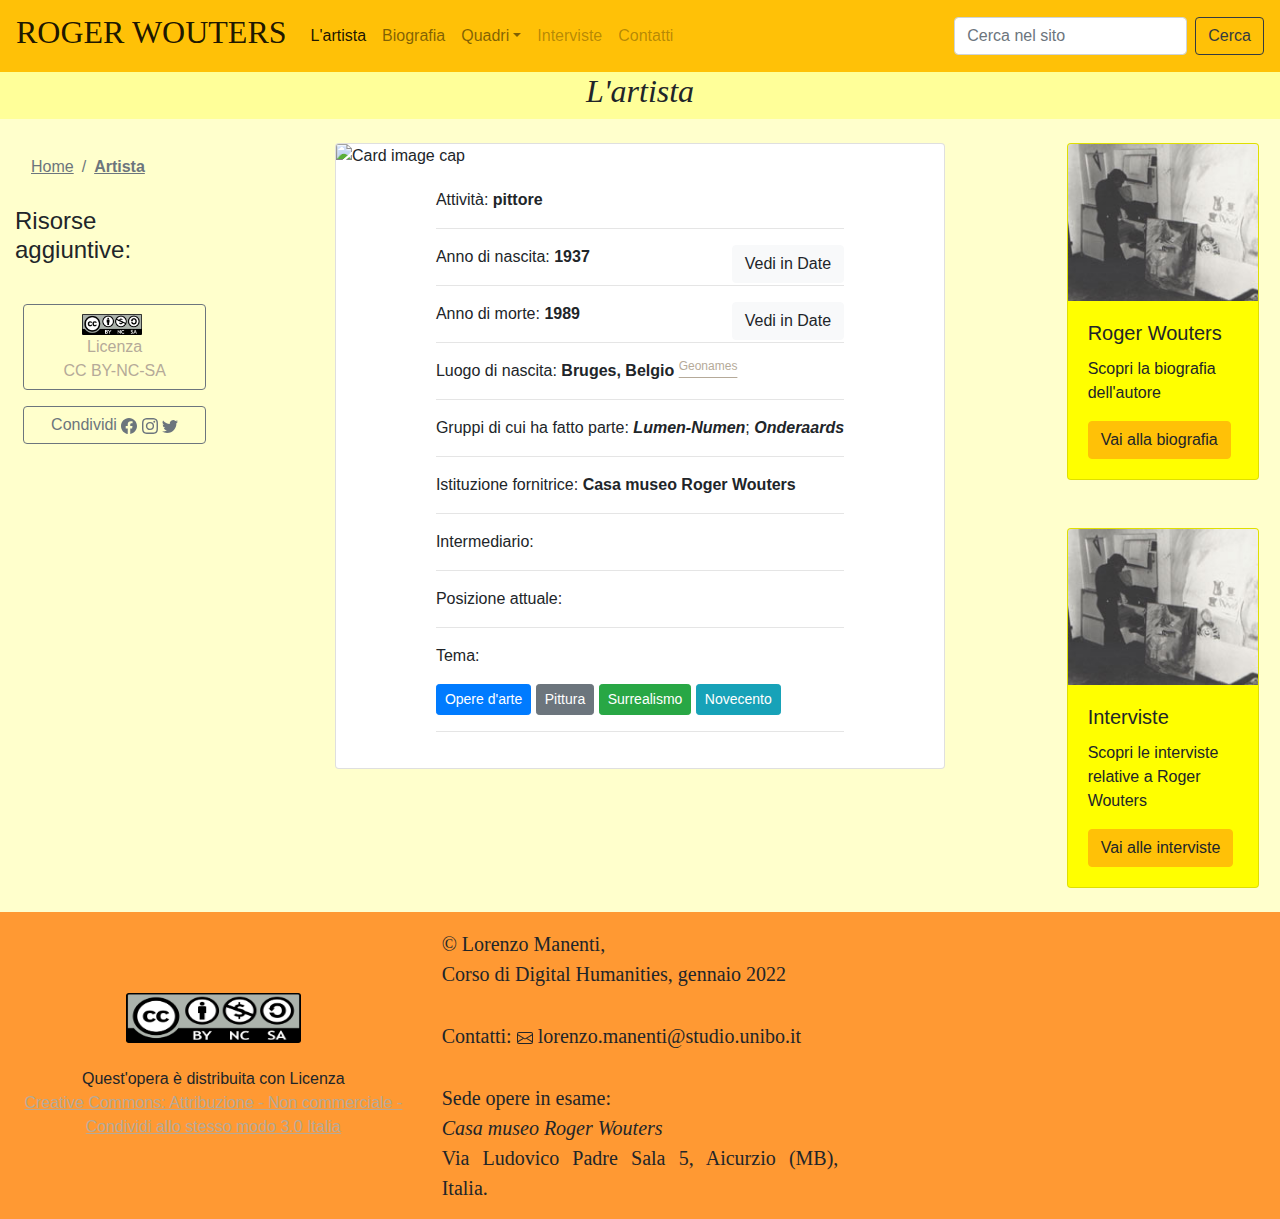
==== artista.html @ 57251feb "Add files via upload" ====
<!DOCTYPE html>
<html lang="it">

<head>
	<title>Roger Wouters</title>

	<!-- I meta servono per metadatare cioé descrivere il mio documento -->
	<meta charset="UTF-8" />
	<meta name="keywords" content="Roger Wouters, Lorenzo Manenti, arte" />
	<meta name="description" content="Opere e biografia di Roger Wouters" />
	<meta name="author" content="Lorenzo Manenti" />
	<meta name="viewport" content="width=device-width, intial-scale=1-0" />
	<!--Dovrebbe essere per rendere responsive-->

	<link rel="stylesheet" type="text/css" href="bootstrap/css/bootstrap.min.css">
	<link rel="stylesheet" href="style/style.css" />
	<!--voglio utilizzare i nomi delle icone di google così come sono nel CSS google-->
	<link rel="stylesheet" href="https://fonts.googleapis.com/icon?family=Material+Icons">
</head>

<body>
	<header>
		<nav class="navbar navbar-expand-lg navbar-light bg-warning">
			<a class="navbar-brand menu-item" href="index.html">
				<h2>ROGER WOUTERS</h2>
			</a>
			<button class="navbar-toggler" type="button" data-toggle="collapse" data-target="#navbarScroll" aria-controls="navbarScroll" aria-expanded="false" aria-label="Toggle navigation">
				<span class="navbar-toggler-icon"></span>
			</button>
			<div class="collapse navbar-collapse" id="navbarScroll">
				<ul class="navbar-nav mr-auto my-2 my-lg-0 navbar-nav-scroll" style="max-height: 100px;">
					<li class="nav-item">
						<a class="nav-link menu-item active" href="artista.html">L'artista<span class="sr-only">(current)</span></a>
					</li>
					<li class="nav-item">
						<a class="nav-link menu-item" href="biografia.html">Biografia</a>
					</li>
					<li class="nav-item dropdown">
						<a class="nav-link dropdown-toggle menu-item" href="browser.html" id="navbarScrollingDropdown" role="button" data-toggle="dropdown" aria-expanded="false">Quadri</a>
						<ul class="dropdown-menu" aria-labelledby="navbarScrollingDropdown">
							<li><a class="dropdown-item menu-item" href="browser.html">Tutti i quadri</a></li>
							<li>
								<hr class="dropdown-divider">
							</li>
							<li><a class="dropdown-item menu-item" href="disabled">Primi anni</a></li>
							<li><a class="dropdown-item menu-item" href="anniitaliani.html">Anni italiani</a></li>
							<li><a class="dropdown-item menu-item" href="disabled">Ultimi anni</a></li>
						</ul>
					</li>
					<li class="nav-item">
						<a class="nav-link disabled menu-item">Interviste</a>
					</li>
					<li class="nav-item">
						<a class="nav-link disabled menu-item">Contatti</a>
					</li>
				</ul>
				<form class="d-flex">
					<input class="form-control mr-2" type="search" placeholder="Cerca nel sito" aria-label="Cerca nel sito">
					<button class="btn btn-outline-dark" type="submit">Cerca</button>
				</form>
			</div>
		</nav>
	</header>

	<section id="sfondo">
		<div class="container-fluid">
			<div class="row">
				<div class="container-fluid" id="fasciaintestazione">
					<h2><i>L'artista</i></h2>
				</div>
			</div>
			<br>
			<div class="row">
				<div class="col-md-2">
					<aside>
	                    <nav aria-label="breadcrumb">
							<ol class="breadcrumb">
								<li class="breadcrumb-item"><a class="breadcrumb-link" href="index.html">Home</a></li>
								<li class="breadcrumb-item"><a class="breadcrumb-link" href="artista.html"><b>Artista</b></a></li>
							</ol>
						</nav>
						<h4 class="mb-2">Risorse aggiuntive:</h4>
						<br>
						<div class="btn-group-toggle">
							<label class="btn btn-outline-secondary m-2 w-100">
								<input type="radio">
									<!-- licenza -->
								<a class="menu-item" href="https://creativecommons.org/licenses/by-nc-sa/3.0/it/" target="_blank" title="Licenza Creative Commons CC-BY-NC-SA">
									<img id="licenza" alt="Creative Commons License" src="creativecommons.png" /><br>Licenza<br> CC BY-NC-SA</a>
							</label>
						</div>
	                       
						<div class="btn-group-toggle">
							<label class="btn btn-outline-secondary m-2 w-100">
								<input type="radio"> Condividi
								<svg xmlns="http://www.w3.org/2000/svg" width="16" height="16" fill="currentColor" class="bi bi-facebook" viewBox="0 0 16 16">
		  							<path d="M16 8.049c0-4.446-3.582-8.05-8-8.05C3.58 0-.002 3.603-.002 8.05c0 4.017 2.926 7.347 6.75 7.951v-5.625h-2.03V8.05H6.75V6.275c0-2.017 1.195-3.131 3.022-3.131.876 0 1.791.157 1.791.157v1.98h-1.009c-.993 0-1.303.621-1.303 1.258v1.51h2.218l-.354 2.326H9.25V16c3.824-.604 6.75-3.934 6.75-7.951z"/>
								</svg>
								<svg xmlns="http://www.w3.org/2000/svg" width="16" height="16" fill="currentColor" class="bi bi-instagram" viewBox="0 0 16 16">
									<path d="M8 0C5.829 0 5.556.01 4.703.048 3.85.088 3.269.222 2.76.42a3.917 3.917 0 0 0-1.417.923A3.927 3.927 0 0 0 .42 2.76C.222 3.268.087 3.85.048 4.7.01 5.555 0 5.827 0 8.001c0 2.172.01 2.444.048 3.297.04.852.174 1.433.372 1.942.205.526.478.972.923 1.417.444.445.89.719 1.416.923.51.198 1.09.333 1.942.372C5.555 15.99 5.827 16 8 16s2.444-.01 3.298-.048c.851-.04 1.434-.174 1.943-.372a3.916 3.916 0 0 0 1.416-.923c.445-.445.718-.891.923-1.417.197-.509.332-1.09.372-1.942C15.99 10.445 16 10.173 16 8s-.01-2.445-.048-3.299c-.04-.851-.175-1.433-.372-1.941a3.926 3.926 0 0 0-.923-1.417A3.911 3.911 0 0 0 13.24.42c-.51-.198-1.092-.333-1.943-.372C10.443.01 10.172 0 7.998 0h.003zm-.717 1.442h.718c2.136 0 2.389.007 3.232.046.78.035 1.204.166 1.486.275.373.145.64.319.92.599.28.28.453.546.598.92.11.281.24.705.275 1.485.039.843.047 1.096.047 3.231s-.008 2.389-.047 3.232c-.035.78-.166 1.203-.275 1.485a2.47 2.47 0 0 1-.599.919c-.28.28-.546.453-.92.598-.28.11-.704.24-1.485.276-.843.038-1.096.047-3.232.047s-2.39-.009-3.233-.047c-.78-.036-1.203-.166-1.485-.276a2.478 2.478 0 0 1-.92-.598 2.48 2.48 0 0 1-.6-.92c-.109-.281-.24-.705-.275-1.485-.038-.843-.046-1.096-.046-3.233 0-2.136.008-2.388.046-3.231.036-.78.166-1.204.276-1.486.145-.373.319-.64.599-.92.28-.28.546-.453.92-.598.282-.11.705-.24 1.485-.276.738-.034 1.024-.044 2.515-.045v.002zm4.988 1.328a.96.96 0 1 0 0 1.92.96.96 0 0 0 0-1.92zm-4.27 1.122a4.109 4.109 0 1 0 0 8.217 4.109 4.109 0 0 0 0-8.217zm0 1.441a2.667 2.667 0 1 1 0 5.334 2.667 2.667 0 0 1 0-5.334z"/>
								</svg>
								<svg xmlns="http://www.w3.org/2000/svg" width="16" height="16" fill="currentColor" class="bi bi-twitter" viewBox="0 0 16 16">
									<path d="M5.026 15c6.038 0 9.341-5.003 9.341-9.334 0-.14 0-.282-.006-.422A6.685 6.685 0 0 0 16 3.542a6.658 6.658 0 0 1-1.889.518 3.301 3.301 0 0 0 1.447-1.817 6.533 6.533 0 0 1-2.087.793A3.286 3.286 0 0 0 7.875 6.03a9.325 9.325 0 0 1-6.767-3.429 3.289 3.289 0 0 0 1.018 4.382A3.323 3.323 0 0 1 .64 6.575v.045a3.288 3.288 0 0 0 2.632 3.218 3.203 3.203 0 0 1-.865.115 3.23 3.23 0 0 1-.614-.057 3.283 3.283 0 0 0 3.067 2.277A6.588 6.588 0 0 1 .78 13.58a6.32 6.32 0 0 1-.78-.045A9.344 9.344 0 0 0 5.026 15z"/>
								</svg>
							</label>
						</div>
	                </aside>
	            </div>
				<div class="col-md-1">
				</div>
				<div class="col-md-6">
					<div class="card w-100 align-items-md-center">
						<img class="card-img-top" src="immagini/roger/roger.jpeg" alt="Card image cap">
						<!-- metadati -->
						<div class="card-body">
							<p class="card-text">Attività: <b>pittore</b>
							</p>
							<hr>
							<p class="card-text">Anno di nascita: <b>1937</b><button type="button" class="btn btn-light float-right">Vedi in Date</button>
							</p>
							<hr>
							<p class="card-text">Anno di morte: <b>1989</b><button type="button" class="btn btn-light float-right">Vedi in Date</button></p>
							<hr>
							<p class="card-text">Luogo di nascita: <b>Bruges, Belgio</b> <a href="https://www.geonames.org/2800931/brugge.html" target="_blank" title="Bruges, Belgio"><sup>Geonames</sup></a></p>
							<hr>
							<p class="card-text">Gruppi di cui ha fatto parte: <b><i>Lumen-Numen</i></b>; <b><i>Onderaards</i></b></p>
							<hr>
							<p class="card-text">Istituzione fornitrice: <b>Casa museo Roger Wouters</a></b>
							</p>
							<hr>
							<p class="card-text">Intermediario: <b></b></p>
							<hr>
							<p class="card-text">Posizione attuale: <b></b>
							</p>
							<hr>
							<p class="card-text">Tema:</p>
							<!-- tag -->
							<div>
								<button type="button" class="btn btn-primary btn-sm"><i class="bi bi-tag-fill"></i>Opere d'arte</button>
								<button type="button" class="btn btn-secondary btn-sm"><i class="bi bi-tag-fill"></i>Pittura</button>
								<button type="button" class="btn btn-success btn-sm"><i class="bi bi-tag-fill"></i>Surrealismo</button>
								<button type="button" class="btn btn-info btn-sm"><i class="bi bi-tag-fill"></i>Novecento</button>
							</div>
							<hr>
						</div>
					</div>
				</div>
				<div class="col-md-1">
				</div>
				<div class="col-md-2">
					<div class="row">
						<div class="card aside-card">
							<img src="immagini/roger/foto07.jpeg" class="card-img-top" alt="...">
							<div class="card-body">
								<h5 class="card-title">Roger Wouters</h5>
								<p class="card-text">Scopri la biografia dell'autore</p>
								<a href="biografia.html" class="btn btn-warning">Vai alla biografia</a>
							</div>
						</div>
					</div>
					<br>
					<br>
					<div class="row">
						<div class="card aside-card">
							<img src="immagini/roger/foto07.jpeg" class="card-img-top" alt="...">
							<div class="card-body">
								<h5 class="card-title">Interviste</h5>
								<p class="card-text">Scopri le interviste relative a Roger Wouters</p>
								<a href="disabled" class="btn btn-warning">Vai alle interviste</a>
							</div>
						</div>
					</div>
				</div>
			</div>
		</div>
		<br>
	</section>
	<footer>
		<div class="container-fluid">
		    <div class="row justify-content-between align-items-center">
			    <div class="col-md-4">
			        <a rel="license" href="https://creativecommons.org/licenses/by-nc-sa/3.0/it/" target="_blank"><img alt="Licenza Creative Commons" src="creativecommons.png" id="creative">
			        <br>
			        <br>
			        </a>
			        Quest'opera è distribuita con Licenza
			        <br>
			        <a rel="license" href="http://creativecommons.org/licenses/by-nc-nd/3.0/" class="link" target="_blank">Creative Commons: Attribuzione - Non commerciale - Condividi allo stesso modo 3.0 Italia</a>
			    </div>
			    <div class="col-md-4">
			       	<p class="lead mb-0 pb-1 pt-1">&copy; Lorenzo Manenti, 
			       	<br>
			        Corso di Digital Humanities, gennaio 2022
			    	</p>
			        <br>
				    <p class="lead mb-0 pb-1 pt-1">
				    <b>Contatti:</b>
				    <svg xmlns="http://www.w3.org/2000/svg" width="16" height="16" fill="currentColor" class="bi bi-envelope" viewBox="0 0 16 16">
				    <path d="M0 4a2 2 0 0 1 2-2h12a2 2 0 0 1 2 2v8a2 2 0 0 1-2 2H2a2 2 0 0 1-2-2V4zm2-1a1 1 0 0 0-1 1v.217l7 4.2 7-4.2V4a1 1 0 0 0-1-1H2zm13 2.383-4.758 2.855L15 11.114v-5.73zm-.034 6.878L9.271 8.82 8 9.583 6.728 8.82l-5.694 3.44A1 1 0 0 0 2 13h12a1 1 0 0 0 .966-.739zM1 11.114l4.758-2.876L1 5.383v5.73z"/>
				    </svg>
				    lorenzo.manenti@studio.unibo.it
				    </p>
				    <br>
				    <p class="lead mb-0 pb-1 pt-1"><b>Sede opere in esame:</b> 
			        <br><i>Casa museo Roger Wouters</i> 
			        <br>Via Ludovico Padre Sala 5, Aicurzio (MB), Italia. 
			        </p>
			    </div>
			    <div class="col-md-4">
			        <iframe src="https://www.google.com/maps/embed?pb=!1m18!1m12!1m3!1d697.3986298194437!2d9.41319182925009!3d45.63888139869395!2m3!1f0!2f0!3f0!3m2!1i1024!2i768!4f13.1!3m3!1m2!1s0x4786b19a88869ffb%3A0xf96f136ffa3da013!2sVia%20Padre%20Antonio%20Ludovico%20Sala%2C%205%2C%2020886%20Aicurzio%20MB!5e0!3m2!1sit!2sit!4v1643198783852!5m2!1sit!2sit" width="600" height="450" style="border:0;" allowfullscreen="" loading="lazy"></iframe>
			    </div>
		   	</div>
		</div>
	</footer>
	<script src="https://code.jquery.com/jquery-3.5.1.slim.min.js" integrity="sha384-DfXdz2htPH0lsSSs5nCTpuj/zy4C+OGpamoFVy38MVBnE+IbbVYUew+OrCXaRkfj" crossorigin="anonymous"></script>
	<!--Bootstrap JS -->
	<script src="bootstrap/js/bootstrap.bundle.min.js"> </script>
	<!--importazione jquery necessaria per Bootstrap -->
</body>

</html>
---- style/style.css ----
/* ELEMENTI */
h1 {
  font-family: copperplate;
}

h2 {
  font-family: copperplate;
  text-align: center;
}

h3 {
  font-family: copperplate;
  text-align: justify;
}

h6 {
  font-family: garamond;
  text-align: center;
}

table {
  border: 5px;
}

footer {
  background-color: #ff9933;
  text-align: center;
}

iframe {
  height:300px;
  width:400px;
  align-items: center;
}

a {
  color: #B5AA99;
  text-decoration: underline;
}

a:hover {
  color: #006B60;
  font-weight: 900;
}

a.btn {
  text-decoration: none;
}

/* CLASSI */
.menu-item {
  text-decoration: none;
}

.lead {
  font-family: garamond;
  text-align: justify;
}

#paratesto {
  font-family: copperplate;
  text-align: right;
}

.aside-card {
  width: 12rem;
  background-color: yellow
}

.breadcrumb {
  background: transparent;
}

.breadcrumb-link {
  color: #6c757d;
}

/* ID */
#fasciaintestazione {
  background-color: #ffff99;
  text-align: center;
  border-bottom: ;
}

#tulipani {
  opacity: 0.8;
}

#madreefiglia {
  opacity: 0.5;
}

#navbar {
  background-color: #ffb84d;
}

#sfondo {
  background-color: #ffffcc;
}

#bottonenavbar {
  align-content: grid-row-end;
}

#nero {
  color: black;
}

#cercailquadro {
  margin-right: 10px;
}

#firma {
  font-family: copperplate;
  text-align: right;
}

#licenza {
  border-width: 0;
  width: 60px;
  margin-right: 5px;
}

#creative {
  height:50px;
  width:175px;
}
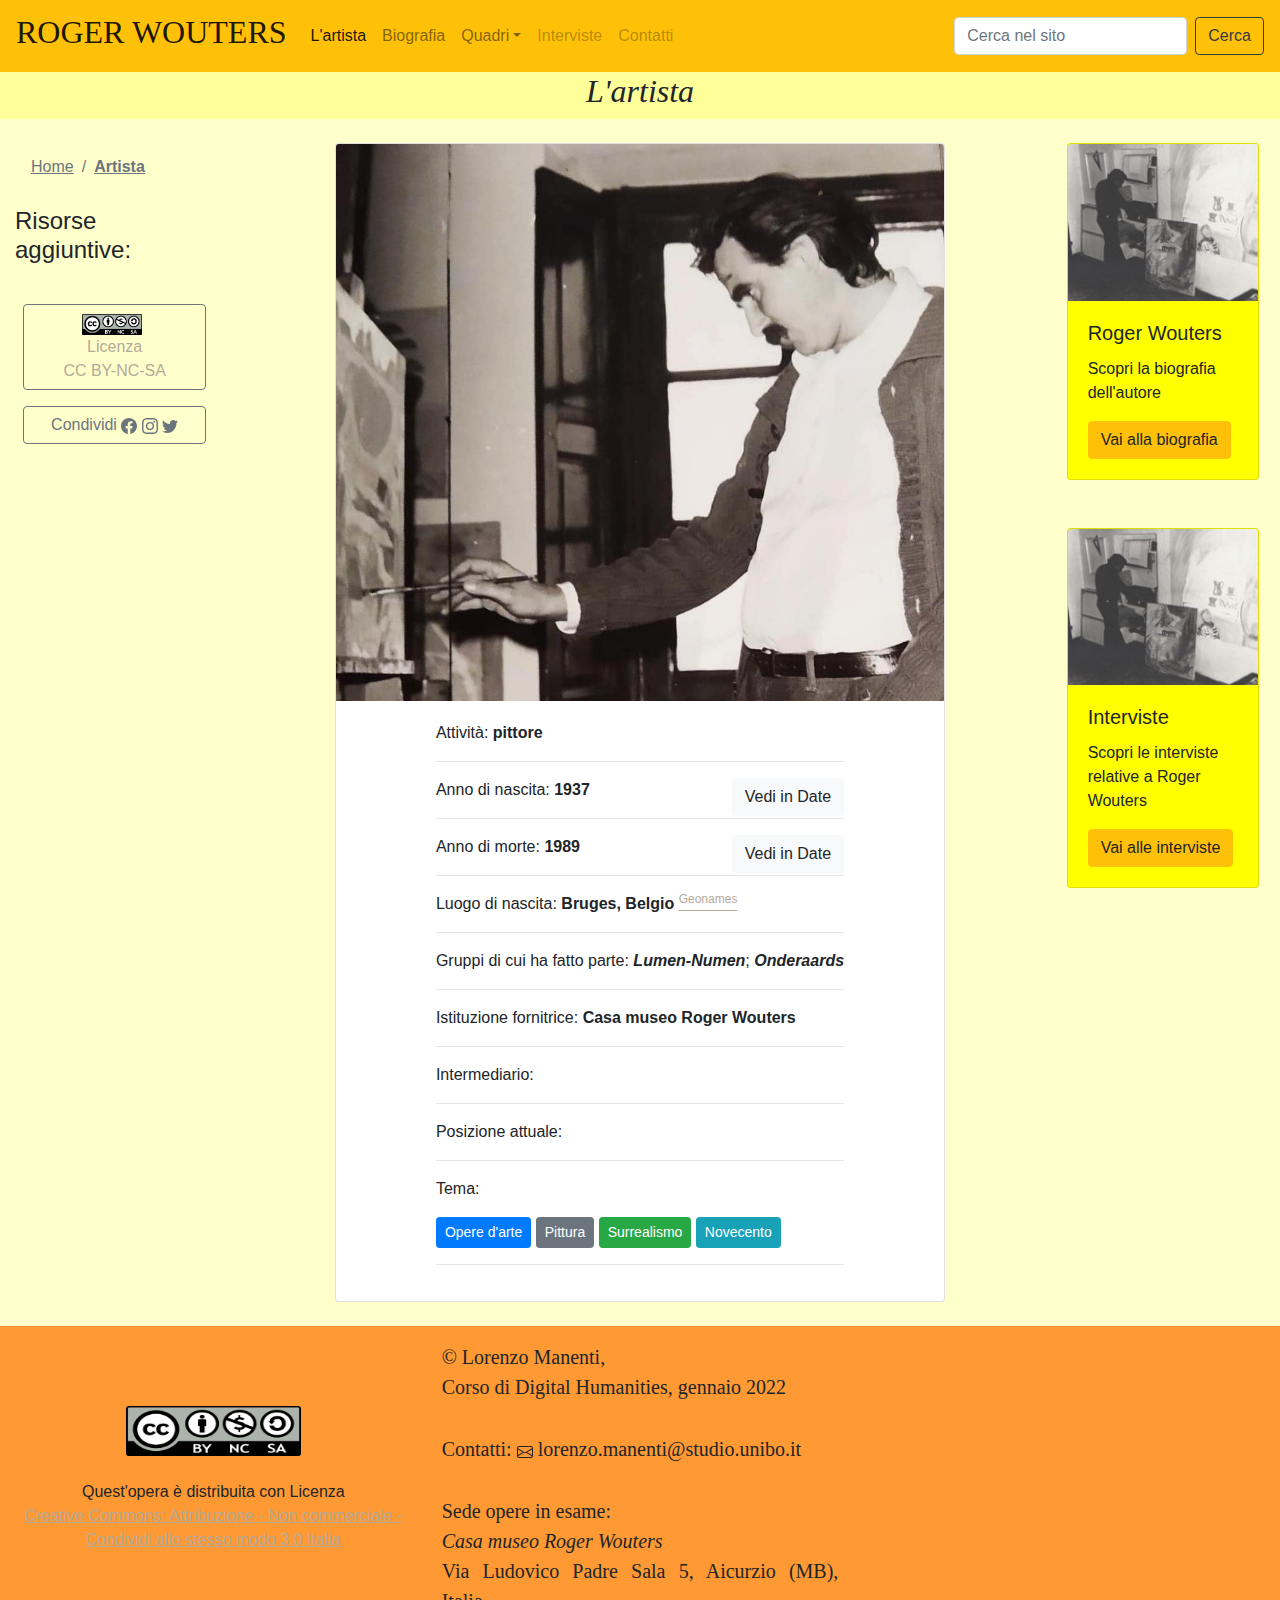
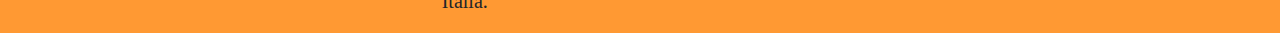
==== commit b2b914a5: "Update artista.html" ====
--- a/artista.html
+++ b/artista.html
@@ -110,7 +110,7 @@
 				</div>
 				<div class="col-md-6">
 					<div class="card w-100 align-items-md-center">
-						<img class="card-img-top" src="immagini/roger/roger.jpeg" alt="Card image cap">
+						<img class="card-img-top" src="immagini/roger/Roger.jpeg" alt="Card image cap">
 						<!-- metadati -->
 						<div class="card-body">
 							<p class="card-text">Attività: <b>pittore</b>
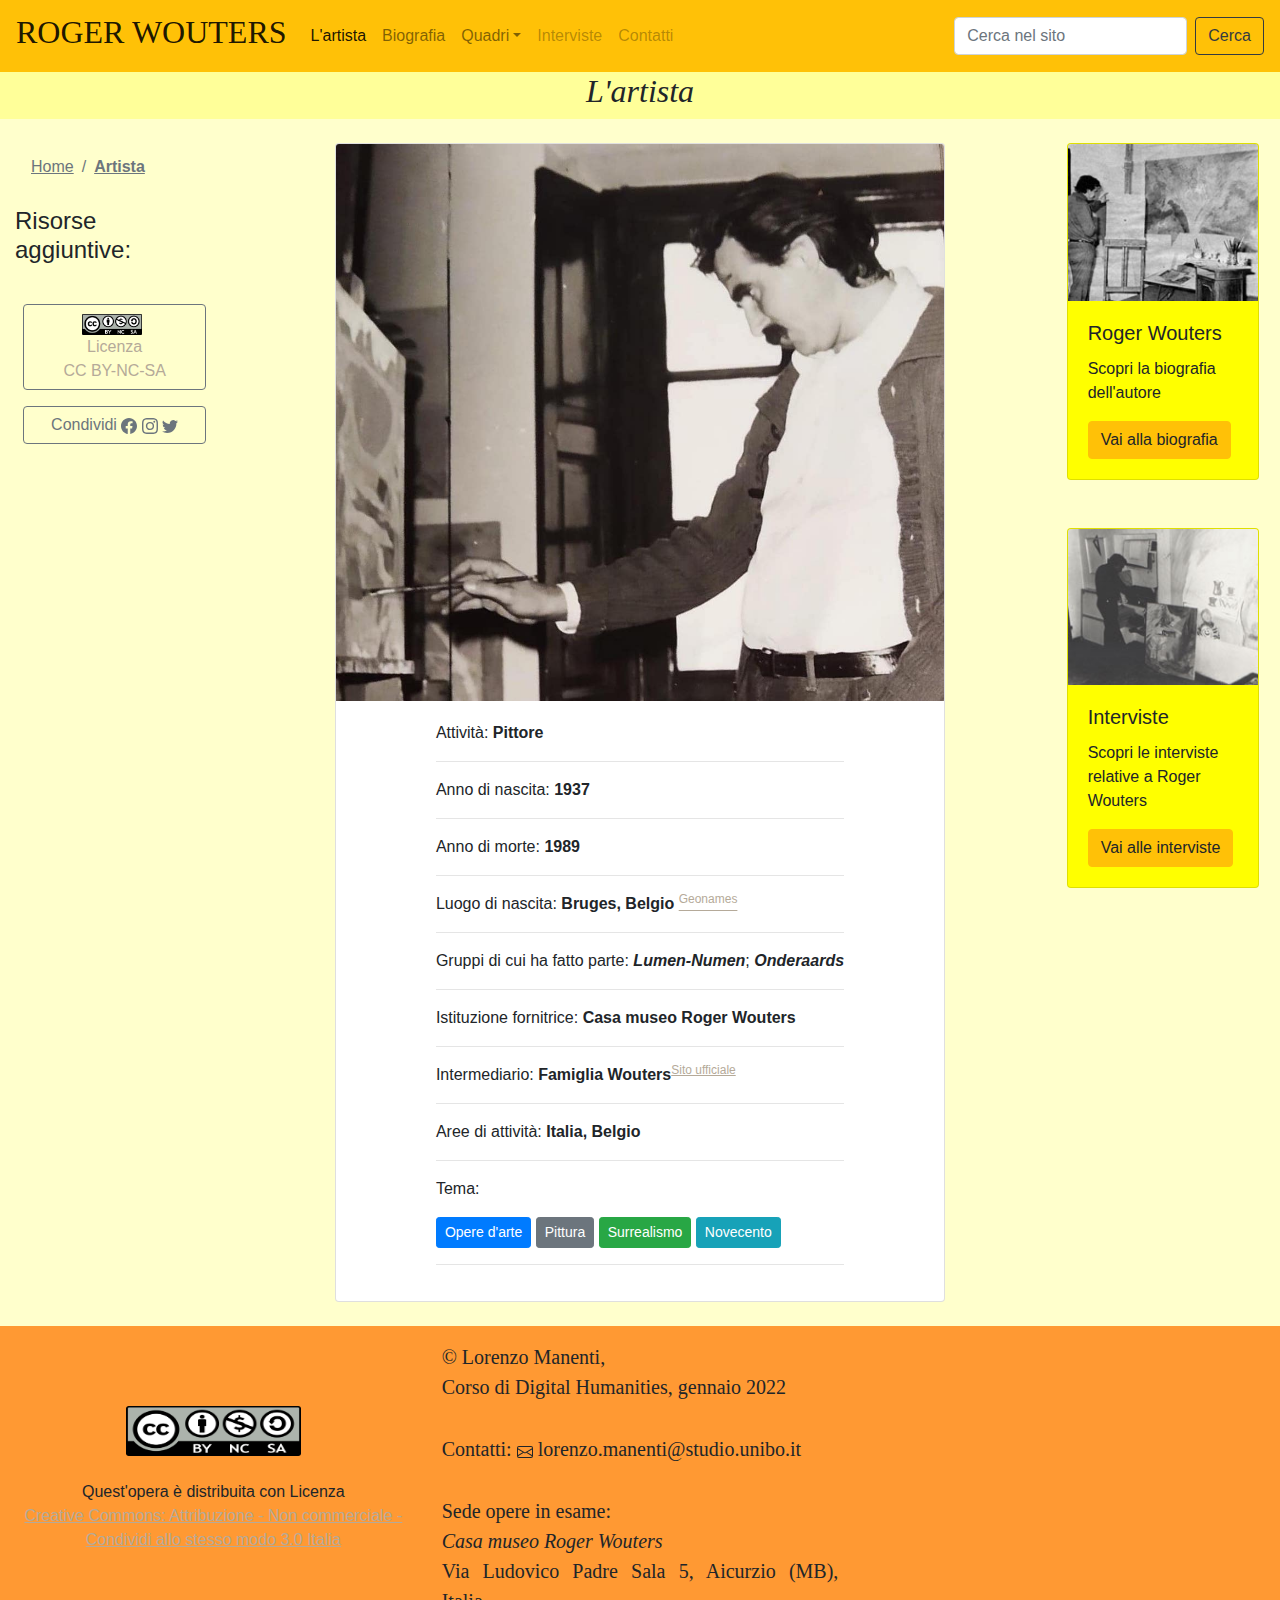
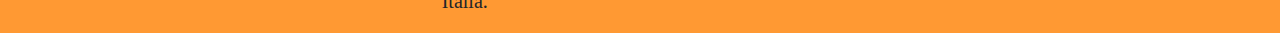
==== commit 8947b606: "Add files via upload" ====
--- a/artista.html
+++ b/artista.html
@@ -110,16 +110,16 @@
 				</div>
 				<div class="col-md-6">
 					<div class="card w-100 align-items-md-center">
-						<img class="card-img-top" src="immagini/roger/Roger.jpeg" alt="Card image cap">
+						<img class="card-img-top" src="immagini/roger/roger.jpeg" alt="Card image cap">
 						<!-- metadati -->
 						<div class="card-body">
-							<p class="card-text">Attività: <b>pittore</b>
-							</p>
-							<hr>
-							<p class="card-text">Anno di nascita: <b>1937</b><button type="button" class="btn btn-light float-right">Vedi in Date</button>
-							</p>
-							<hr>
-							<p class="card-text">Anno di morte: <b>1989</b><button type="button" class="btn btn-light float-right">Vedi in Date</button></p>
+							<p class="card-text">Attività: <b>Pittore</b>
+							</p>
+							<hr>
+							<p class="card-text">Anno di nascita: <b>1937</b>
+							</p>
+							<hr>
+							<p class="card-text">Anno di morte: <b>1989</b></p>
 							<hr>
 							<p class="card-text">Luogo di nascita: <b>Bruges, Belgio</b> <a href="https://www.geonames.org/2800931/brugge.html" target="_blank" title="Bruges, Belgio"><sup>Geonames</sup></a></p>
 							<hr>
@@ -128,9 +128,9 @@
 							<p class="card-text">Istituzione fornitrice: <b>Casa museo Roger Wouters</a></b>
 							</p>
 							<hr>
-							<p class="card-text">Intermediario: <b></b></p>
-							<hr>
-							<p class="card-text">Posizione attuale: <b></b>
+							<p class="card-text">Intermediario: <b>Famiglia Wouters</b><sup><a href="http://www.rogerwouters.com" title="famiglia Wouters">Sito ufficiale</a></sup></p>
+							<hr>
+							<p class="card-text">Aree di attività: <b>Italia, Belgio</b>
 							</p>
 							<hr>
 							<p class="card-text">Tema:</p>
@@ -150,7 +150,7 @@
 				<div class="col-md-2">
 					<div class="row">
 						<div class="card aside-card">
-							<img src="immagini/roger/foto07.jpeg" class="card-img-top" alt="...">
+							<img src="immagini/roger/foto03.jpeg" class="card-img-top" alt="...">
 							<div class="card-body">
 								<h5 class="card-title">Roger Wouters</h5>
 								<p class="card-text">Scopri la biografia dell'autore</p>
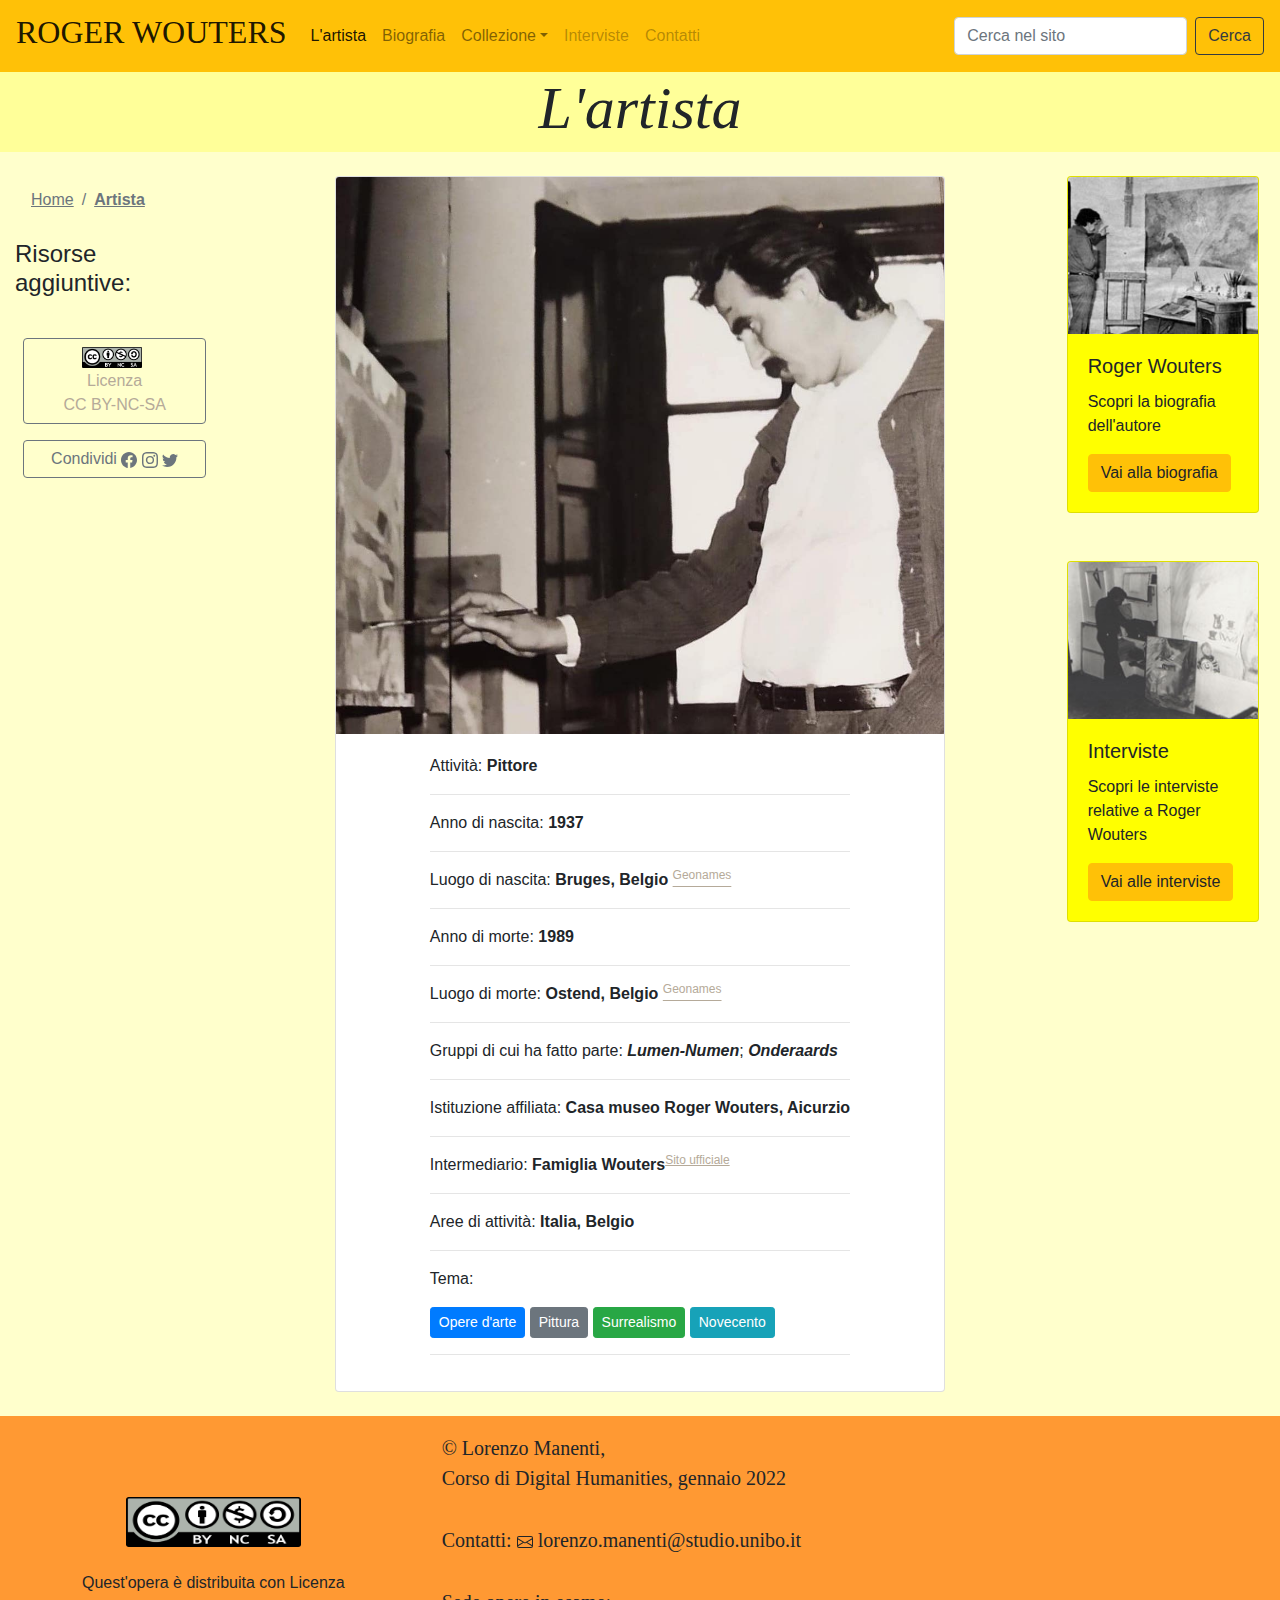
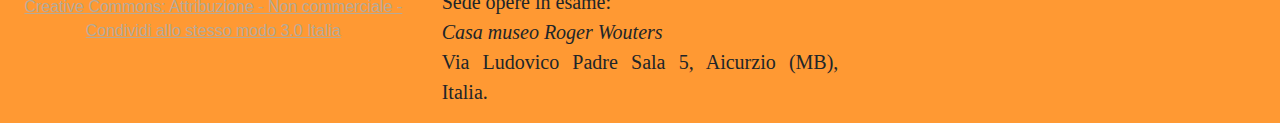
==== commit cdb65028: "Add files via upload" ====
--- a/artista.html
+++ b/artista.html
@@ -36,7 +36,7 @@
 						<a class="nav-link menu-item" href="biografia.html">Biografia</a>
 					</li>
 					<li class="nav-item dropdown">
-						<a class="nav-link dropdown-toggle menu-item" href="browser.html" id="navbarScrollingDropdown" role="button" data-toggle="dropdown" aria-expanded="false">Quadri</a>
+						<a class="nav-link dropdown-toggle menu-item" href="browser.html" id="navbarScrollingDropdown" role="button" data-toggle="dropdown" aria-expanded="false">Collezione</a>
 						<ul class="dropdown-menu" aria-labelledby="navbarScrollingDropdown">
 							<li><a class="dropdown-item menu-item" href="browser.html">Tutti i quadri</a></li>
 							<li>
@@ -66,7 +66,7 @@
 		<div class="container-fluid">
 			<div class="row">
 				<div class="container-fluid" id="fasciaintestazione">
-					<h2><i>L'artista</i></h2>
+					<h1><i>L'artista</i></h1>
 				</div>
 			</div>
 			<br>
@@ -119,13 +119,15 @@
 							<p class="card-text">Anno di nascita: <b>1937</b>
 							</p>
 							<hr>
+							<p class="card-text">Luogo di nascita: <b>Bruges, Belgio</b> <a href="https://www.geonames.org/2800931/brugge.html" target="_blank" title="Bruges, Belgio"><sup>Geonames</sup></a></p>
+							<hr>
 							<p class="card-text">Anno di morte: <b>1989</b></p>
 							<hr>
-							<p class="card-text">Luogo di nascita: <b>Bruges, Belgio</b> <a href="https://www.geonames.org/2800931/brugge.html" target="_blank" title="Bruges, Belgio"><sup>Geonames</sup></a></p>
+							<p class="card-text">Luogo di morte: <b>Ostend, Belgio</b> <a href="http://www.geonames.org/2789786/ostend.html" target="_blank" title="Ostend, Belgio"><sup>Geonames</sup></a></p>
 							<hr>
 							<p class="card-text">Gruppi di cui ha fatto parte: <b><i>Lumen-Numen</i></b>; <b><i>Onderaards</i></b></p>
 							<hr>
-							<p class="card-text">Istituzione fornitrice: <b>Casa museo Roger Wouters</a></b>
+							<p class="card-text">Istituzione affiliata: <b>Casa museo Roger Wouters, Aicurzio</a></b>
 							</p>
 							<hr>
 							<p class="card-text">Intermediario: <b>Famiglia Wouters</b><sup><a href="http://www.rogerwouters.com" title="famiglia Wouters">Sito ufficiale</a></sup></p>
--- a/style/style.css
+++ b/style/style.css
@@ -1,6 +1,7 @@
 /* ELEMENTI */
 h1 {
   font-family: copperplate;
+  font-size:60px;
 }
 
 h2 {
